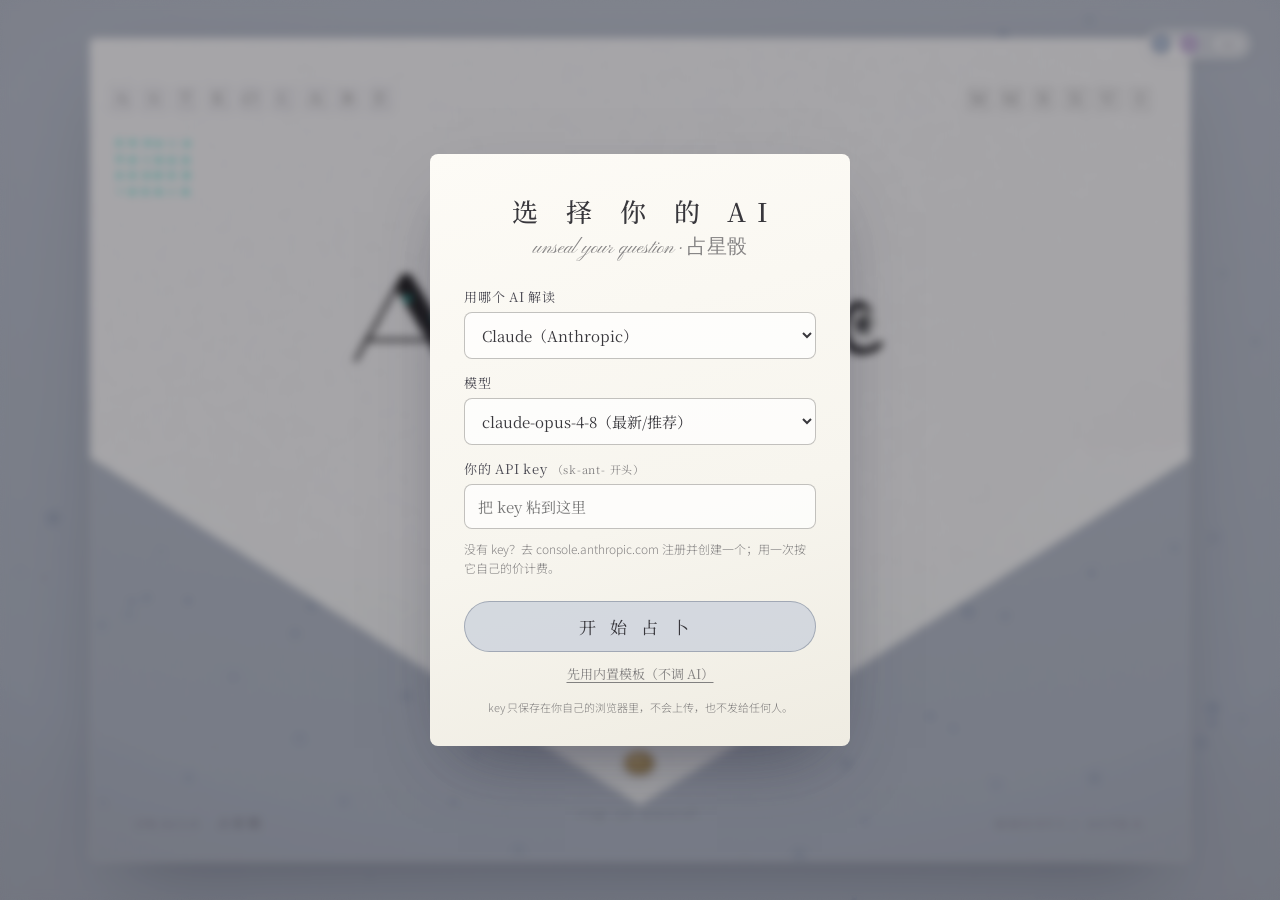
==== index.html @ 9a4298af "Deploy astro-dice to GitHub Pages" ====
<!doctype html>
<html lang="zh">
  <head>
    <meta charset="UTF-8" />
    <meta
      name="viewport"
      content="width=device-width, initial-scale=1.0, maximum-scale=1.0, user-scalable=no"
    />
    <title>Astrolabe · 拆封问卜</title>
    <link rel="preconnect" href="https://fonts.googleapis.com" />
    <link rel="preconnect" href="https://fonts.gstatic.com" crossorigin />
    <link
      href="https://fonts.googleapis.com/css2?family=Pinyon+Script&family=Cormorant:ital,wght@0,400;0,500;0,600;1,400&family=Noto+Serif+SC:wght@300;400;500&family=Noto+Sans+SC:wght@300;400&display=swap"
      rel="stylesheet"
    />
    <script type="module" crossorigin src="/assets/index-Cfi9Ev2O.js"></script>
    <link rel="stylesheet" crossorigin href="/assets/index-BrqCZQmf.css">
  </head>
  <body>
    <!-- BYOK setup: choose an AI + paste your own key (stored only in this browser) -->
    <div class="setup" id="setup">
      <div class="setup-card">
        <p class="setup-title">选 择 你 的 AI</p>
        <p class="setup-sub">unseal your question · 占星骰</p>

        <label class="setup-label">用哪个 AI 解读</label>
        <select class="setup-select" id="setupProvider"></select>

        <label class="setup-label" id="setupBaseLabel" hidden>接口地址（base url）</label>
        <input class="setup-input" id="setupBase" type="text" placeholder="https://…/v1" hidden />

        <label class="setup-label">模型</label>
        <select class="setup-select" id="setupModel"></select>
        <input class="setup-input" id="setupModelCustom" type="text" placeholder="手动填模型名" hidden />

        <label class="setup-label">你的 API key <span class="setup-keyhint" id="setupKeyHint"></span></label>
        <input class="setup-input" id="setupKey" type="password" placeholder="把 key 粘到这里" autocomplete="off" />

        <p class="setup-note" id="setupGet"></p>
        <p class="setup-err" id="setupErr"></p>

        <button class="setup-go" id="setupGo" type="button">开 始 占 卜</button>
        <button class="setup-skip" id="setupSkip" type="button">先用内置模板（不调 AI）</button>
        <p class="setup-privacy">key 只保存在你自己的浏览器里，不会上传，也不发给任何人。</p>
      </div>
    </div>

    <!-- textured backdrop (recoloured for the purple theme) -->
    <div class="bg" aria-hidden="true"></div>
    <!-- scattered stars (filled by JS) -->
    <div class="stars" aria-hidden="true"></div>

    <!-- slow drifting motes -->
    <canvas id="motes" aria-hidden="true"></canvas>

    <!-- atmosphere -->
    <div class="grain" aria-hidden="true"></div>
    <div class="vignette" aria-hidden="true"></div>

    <!-- blue / purple theme switch + AI/key settings -->
    <div class="theme-toggle">
      <button class="sw sw-blue" type="button" data-theme-set="blue" aria-label="蓝色"></button>
      <button class="sw sw-purple" type="button" data-theme-set="purple" aria-label="紫色"></button>
      <button class="ai-reset" id="aiReset" type="button" aria-label="更换 AI 或 key">AI</button>
    </div>

    <!-- global back -->
    <button class="back" type="button" aria-label="返回">
      <span class="back-arrow">&larr;</span><span class="back-text">返回</span>
    </button>

    <!-- ============================ HOME : the cover design ================ -->
    <main class="home" data-layer="home">
      <article class="cover">
        <!-- blue envelope base (the pocket revealed when the flap opens) -->
        <img class="cover-base" src="/textures/envelope-base.jpg" alt="" aria-hidden="true" />
        <!-- white flap with the title — folds up around its top edge to open -->
        <img class="cover-flap" src="/textures/envelope-flap.png" alt="Astro Dice" />

        <!-- small footnotes filling the blank corners of the design -->
        <p class="corner bl">oracle &middot; 占星骰</p>
        <p class="corner br">mmxxvi / astra</p>

        <!-- clickable hotspot over the bronze dot at the flap point -->
        <button class="seal" type="button" aria-label="拆封"></button>

        <p class="hint">tap to unseal</p>
      </article>
    </main>

    <!-- ============= GUIDE : card pulled from the envelope, pick a question = -->
    <section class="guide" data-layer="guide">
      <article class="guide-card" id="guideCard">
        <svg class="lace" aria-hidden="true"></svg>
        <div class="guide-body">
          <svg class="ribbon" viewBox="0 0 80 40" aria-hidden="true">
            <g fill="none" stroke="currentColor" stroke-width="1.4" stroke-linecap="round" stroke-linejoin="round">
              <path d="M40 14 C30 4 14 6 18 16 C21 22 34 18 40 14 Z" />
              <path d="M40 14 C50 4 66 6 62 16 C59 22 46 18 40 14 Z" />
              <circle cx="40" cy="14" r="3" />
              <path d="M37 16 C32 26 28 32 24 36 M43 16 C48 26 52 32 56 36" />
            </g>
          </svg>

          <p class="guide-note">This is just for you.</p>
          <h2 class="guide-zh">定 下 心 念<br />投 骰 启 卦</h2>
          <p class="guide-sub">choose what you ask</p>

          <nav class="entries" aria-label="占卜入口">
            <button class="entry" type="button" data-kind="find">
              <svg class="silhouette" viewBox="0 0 64 64" aria-hidden="true">
                <g fill="none" stroke="currentColor" stroke-width="1.2" stroke-linecap="round" stroke-linejoin="round">
                  <path d="M24 54 h16 M27 54 q-1 -5 5 -5 q6 0 5 5
                    M32 49 v-4
                    M27 45 q5 -3 10 0 q0 5 -5 5 q-5 0 -5 -5 Z
                    M32 40 v-16
                    M28 24 q4 -2 8 0
                    M32 24 q-4 -6 0 -12 q4 6 0 12 Z" />
                </g>
              </svg>
              <span class="entry-name">寻物</span>
            </button>

            <button class="entry" type="button" data-kind="trend">
              <svg class="silhouette" viewBox="0 0 64 64" aria-hidden="true">
                <g fill="none" stroke="currentColor" stroke-width="1.2" stroke-linecap="round" stroke-linejoin="round">
                  <path d="M6 34 q14 -16 24 -6 q2 -7 2 -12 q0 5 2 12
                    q10 -10 24 6 q-12 -4 -22 6 q-2 6 -4 14
                    q-2 -8 -4 -14 q-10 -10 -22 -6 Z" />
                </g>
              </svg>
              <span class="entry-name">事件趋势</span>
            </button>

            <button class="entry" type="button" data-kind="timing">
              <svg class="silhouette" viewBox="0 0 64 64" aria-hidden="true">
                <g fill="none" stroke="currentColor" stroke-width="1.2" stroke-linecap="round" stroke-linejoin="round">
                  <path d="M32 8 C34 26 38 30 56 32 C38 34 34 38 32 56
                    C30 38 26 34 8 32 C26 30 30 26 32 8 Z" />
                  <path d="M52 12 c1 6 1 6 7 7 c-6 1 -6 1 -7 7 c-1 -6 -1 -6 -7 -7 c6 -1 6 -1 7 -7 Z" />
                </g>
              </svg>
              <span class="entry-name">时间应期</span>
            </button>
          </nav>
        </div>
      </article>
    </section>

    <!-- ============================ ASK : type the question ============== -->
    <section class="ask" data-layer="ask">
      <article class="ask-card">
        <svg class="lace" aria-hidden="true"></svg>
        <div class="ask-body">
          <p class="ask-kind"></p>
          <p class="ask-prompt">写 下 你 想 问 的</p>
          <textarea
            class="ask-input"
            rows="3"
            maxlength="200"
            placeholder="把心里的问题写下来，再投骰…"
          ></textarea>
          <button class="ask-go" type="button">投 骰 启 卦</button>
        </div>
      </article>
    </section>

    <!-- ============================ STAGE : the dice ====================== -->
    <section class="stage" data-layer="stage">
      <canvas id="dice"></canvas>
      <div class="stage-kind"></div>
      <div class="rolllabels">
        <figure class="rolllabel" data-slot="planet">
          <span class="rl-kind">Planet</span><span class="rl-value">—</span>
        </figure>
        <figure class="rolllabel" data-slot="sign">
          <span class="rl-kind">Sign</span><span class="rl-value">—</span>
        </figure>
        <figure class="rolllabel" data-slot="house">
          <span class="rl-kind">House</span><span class="rl-value">—</span>
        </figure>
      </div>
    </section>

    <!-- ============================ RESULT : the letter =================== -->
    <section class="result" data-layer="result">
      <article class="letter" id="letter">
        <svg class="lace" aria-hidden="true"></svg>
        <div class="letter-body">
          <p class="letter-script"></p>
          <p class="letter-kind"></p>
          <p class="letter-question"></p>
          <div class="letter-lines"></div>
          <div class="letter-reading">
            <p class="letter-loading">星 象 正 在 解 读…</p>
            <p class="letter-conclusion"></p>
            <p class="letter-text"></p>
          </div>
          <p class="letter-foot">astrolabe &middot; 占星骰 &middot; mmxxvi</p>
        </div>
      </article>
      <div class="result-actions">
        <button class="act" data-act="save" type="button">保存结果</button>
        <button class="act" data-act="share" type="button">分享</button>
        <button class="act ghost" data-act="again" type="button">再问一次</button>
      </div>
    </section>

  </body>
</html>
---- assets/index-BrqCZQmf.css ----
:root{--paper:#f7f5ee;--paper-2:#efece2;--flap:#c6cedb;--flap-2:#b7c1d1;--outer:#aab4c4;--outer-2:#9da8ba;--ink:#38373c;--ink-2:#4a4952;--ink-soft:#38373c99;--bronze:#b79a55;--teal:#9cc9c6;--accent:#c4bbd0;--rose:#c98e93;--star-color:#768aaa80;--script:"Pinyon Script", cursive;--label:"Cormorant", "Noto Serif SC", serif;--serif:"Noto Serif SC", serif;--sans:"Noto Sans SC", sans-serif}[data-theme=purple]{--flap:#cec2dd;--flap-2:#c1b3d4;--outer:#b3a6c8;--outer-2:#a698bd;--star-color:#9680b280}*{box-sizing:border-box;margin:0;padding:0}html,body{height:100%}body{font-family:var(--serif);color:var(--ink);background:radial-gradient(120% 90% at 50% 8%, #b9c2d0 0%, var(--outer) 55%, var(--outer-2) 100%);-webkit-font-smoothing:antialiased;overflow:hidden}#motes{pointer-events:none;z-index:1;width:100%;height:100%;position:fixed;inset:0}:root{--grain:url("data:image/svg+xml,%3Csvg%20xmlns='http://www.w3.org/2000/svg'%20width='160'%20height='160'%3E%3Cfilter%20id='n'%3E%3CfeTurbulence%20type='fractalNoise'%20baseFrequency='0.85'%20numOctaves='2'%20stitchTiles='stitch'/%3E%3CfeColorMatrix%20values='0%200%200%200%200%200%200%200%200%200%200%200%200%200%200%200%200%200%200.6%200'/%3E%3C/filter%3E%3Crect%20width='100%25'%20height='100%25'%20filter='url(%23n)'/%3E%3C/svg%3E")}.grain{z-index:2;pointer-events:none;background-image:var(--grain);opacity:.12;mix-blend-mode:multiply;background-size:160px 160px;position:fixed;inset:0}.vignette{z-index:3;pointer-events:none;background:radial-gradient(120% 100% at 50% 42%,#0000 52%,#463c2d29 100%);position:fixed;inset:0}.bg{z-index:0;pointer-events:none;background:linear-gradient(#c4ccd899,#b8c1cf99),url(/textures/bg-blue.png) 50%/cover no-repeat;position:fixed;inset:0}[data-theme=purple] .bg,[data-theme=purple] .cover-base{filter:hue-rotate(58deg)saturate(1.1)}.stars{z-index:0;pointer-events:none;position:fixed;inset:0;overflow:hidden}.star{background:var(--star-color);position:absolute;-webkit-mask:url(/textures/star.png) 50%/contain no-repeat;mask:url(/textures/star.png) 50%/contain no-repeat}.setup{z-index:20;-webkit-backdrop-filter:blur(4px);backdrop-filter:blur(4px);background:#3c3a4273;place-items:center;padding:clamp(16px,4vw,40px);display:none;position:fixed;inset:0;overflow-y:auto}.setup.show{display:grid}.setup-card{background:linear-gradient(165deg, #fdfbf6 0%, var(--paper) 60%, var(--paper-2) 100%);text-align:center;border-radius:8px;width:min(420px,92vw);max-height:92vh;padding:clamp(26px,6vw,38px) clamp(24px,6vw,34px) clamp(22px,5vw,30px);overflow-y:auto;box-shadow:0 30px 70px -28px #28283c99}.setup-title{font-family:var(--serif);letter-spacing:.4em;color:var(--ink);padding-left:.4em;font-size:clamp(20px,4.4vw,26px);font-weight:500}.setup-sub{font-family:var(--script);color:var(--ink-soft);margin:4px 0 clamp(18px,5vw,26px);font-size:clamp(16px,3vw,20px)}.setup-label{text-align:left;font-family:var(--serif);color:var(--ink-2);letter-spacing:.06em;margin:14px 0 6px;font-size:clamp(12px,2.4vw,13px);display:block}.setup-keyhint{color:var(--ink-soft);font-size:11px}.setup [hidden]{display:none!important}.setup-select,.setup-input{width:100%;font-family:var(--serif);color:var(--ink);background:#ffffffb3;border:1px solid #3a352f4d;border-radius:8px;outline:none;padding:11px 13px;font-size:clamp(14px,3vw,15px)}.setup-select{cursor:pointer}.setup-input:focus,.setup-select:focus{border-color:#3a352f8c}.setup-note{text-align:left;font-family:var(--sans);color:var(--ink-soft);margin-top:10px;font-size:12px;font-weight:300;line-height:1.6}.setup-err{text-align:left;font-family:var(--sans);color:#a85a4a;min-height:0;margin-top:8px;font-size:12px}.setup-err:empty{display:none}.setup-go{width:100%;font-family:var(--serif);letter-spacing:.3em;color:var(--ink);cursor:pointer;background:#c6cedbb3;border:1px solid #6e7a8c80;border-radius:40px;margin-top:clamp(18px,4vw,24px);padding:12px 12px 12px .3em;font-size:clamp(15px,3vw,17px);transition:background .3s}.setup-go:hover{background:#c6cedbf2}.setup-skip{font-family:var(--serif);color:var(--ink-soft);cursor:pointer;text-underline-offset:3px;background:0 0;border:0;margin:12px auto 0;font-size:13px;text-decoration:underline;display:block}.setup-privacy{font-family:var(--sans);color:var(--ink-soft);margin-top:16px;font-size:11px;font-weight:300;line-height:1.6}.theme-toggle{z-index:9;-webkit-backdrop-filter:blur(3px);backdrop-filter:blur(3px);background:#fff6;border-radius:30px;gap:8px;padding:6px;display:flex;position:fixed;top:clamp(16px,3vw,28px);right:clamp(16px,3vw,28px);box-shadow:0 2px 8px #3232461f}.sw{cursor:pointer;border:1.5px solid #0000;border-radius:50%;width:20px;height:20px;padding:0;transition:transform .3s,border-color .3s}.sw:hover{transform:scale(1.12)}.sw-blue{background:#aebfd6}.sw-purple{background:#c3b1d8}[data-theme=blue] .sw-blue,[data-theme=purple] .sw-purple{border-color:#46465a8c}.ai-reset{font-family:var(--label);letter-spacing:.12em;color:var(--ink-2);cursor:pointer;background:#ffffff80;border:1px solid #3a352f40;border-radius:30px;margin-left:4px;padding:2px 9px;font-size:11px;transition:background .3s}.ai-reset:hover{background:#ffffffd9}[data-layer]{z-index:5;opacity:0;visibility:hidden;place-items:center;padding:clamp(16px,4vw,40px);transition:opacity .85s,visibility .85s;display:grid;position:fixed;inset:0}[data-layer].active{opacity:1;visibility:visible}.stage{z-index:6}.back{z-index:9;font-family:var(--label);text-transform:uppercase;letter-spacing:.24em;color:var(--ink);cursor:pointer;opacity:0;visibility:hidden;-webkit-backdrop-filter:blur(3px);backdrop-filter:blur(3px);background:#ece6d88c;border:1px solid #3a352f38;border-radius:40px;align-items:center;gap:8px;padding:8px 18px 8px 14px;font-size:13px;transition:opacity .5s,visibility .5s,transform .5s,background .4s;display:inline-flex;position:fixed;top:clamp(16px,3vw,28px);left:clamp(16px,3vw,28px);transform:translate(-6px)}.back.show{opacity:1;visibility:visible;transform:none}.back:hover{background:#f3eee3cc}.back-arrow{font-size:16px;line-height:1}.back-text{font-family:var(--serif);letter-spacing:.2em;font-size:13px}.cover{aspect-ratio:2732/2048;isolation:isolate;perspective:1600px;border-radius:5px;width:min(1100px,96vw,122.727vh);position:relative;overflow:hidden;box-shadow:0 36px 80px -34px #28324680}.cover-base,.cover-flap{object-fit:fill;width:100%;height:100%;display:block;position:absolute;inset:0}.cover-base{z-index:1}.cover-flap{z-index:2;transform-origin:50% 0;backface-visibility:hidden}.corner{z-index:3;font-family:var(--label);text-transform:uppercase;letter-spacing:.26em;color:var(--ink-soft);font-size:clamp(10px,1.3vw,13px);position:absolute}.corner.bl{letter-spacing:.18em;bottom:clamp(14px,3vw,30px);left:clamp(22px,4vw,46px)}.corner.br{bottom:clamp(14px,3vw,30px);right:clamp(22px,4vw,46px)}.seal{cursor:pointer;z-index:3;background:0 0;border:0;border-radius:50%;width:clamp(30px,3.6vw,44px);height:clamp(30px,3.6vw,44px);position:absolute;top:87.8%;left:49.8%;transform:translate(-50%,-50%)}.seal:after{content:"";border-radius:50%;animation:3s ease-in-out infinite seal-pulse;position:absolute;inset:-2px}.seal:hover:after{box-shadow:0 0 18px 3px #b79a558c}@keyframes seal-pulse{0%,to{box-shadow:0 0 #b79a5500}50%{box-shadow:0 0 12px 1px #b79a5559}}.hint{z-index:3;text-align:center;font-family:var(--label);text-transform:lowercase;letter-spacing:.34em;color:var(--ink-soft);font-size:clamp(11px,1.5vw,13px);animation:4.5s ease-in-out infinite breathe;position:absolute;bottom:9%;left:0;right:0}.home .hint{bottom:5%}@keyframes breathe{0%,to{opacity:.3}50%{opacity:.75}}.cover.opening .cover-flap{animation:1s cubic-bezier(.4,0,.2,1) forwards flap-open}.cover.opening .corner,.cover.opening .seal,.cover.opening .hint{animation:.4s forwards fade-soft}@keyframes flap-open{to{transform:rotateX(162deg)}}@keyframes fade-soft{to{opacity:0}}.guide{z-index:6}.guide-card{background:linear-gradient(#f7f5ee8c, #f7f5ee8c), url(/textures/paper-cream.png) center / cover, linear-gradient(165deg, #fdfbf6 0%, var(--paper) 60%, var(--paper-2) 100%);text-align:center;isolation:isolate;border-radius:3px;width:min(440px,88vw);max-height:88vh;padding:clamp(30px,7vw,48px) clamp(26px,7vw,46px) clamp(28px,6vw,40px);position:relative;box-shadow:inset 0 1px #ffffffb3,0 34px 72px -32px #323c508c}.guide.active .guide-card{animation:1.15s cubic-bezier(.22,.61,.36,1) both card-out}@keyframes card-out{0%{opacity:0;transform:translateY(46vh)scale(.82)}55%{opacity:1}to{opacity:1;transform:translateY(0)scale(1)}}.guide-card:after{content:"";background-image:var(--grain);opacity:.1;mix-blend-mode:multiply;pointer-events:none;background-size:160px 160px;position:absolute;inset:0}.guide-body{z-index:2;position:relative}.ribbon{width:clamp(54px,12vw,72px);height:auto;color:var(--rose);margin-bottom:clamp(6px,2vw,12px)}.guide-note{font-family:var(--serif);color:var(--rose);margin-bottom:clamp(14px,4vw,22px);font-size:clamp(17px,3.4vw,22px);font-style:italic}.guide-zh{font-family:var(--serif);letter-spacing:.42em;color:var(--ink);padding-left:.42em;font-size:clamp(24px,5.4vw,34px);font-weight:400;line-height:1.7}.guide-sub{font-family:var(--script);color:var(--ink-soft);margin:8px 0 clamp(22px,6vw,34px);font-size:clamp(18px,3.4vw,26px)}.entries{z-index:2;grid-template-columns:repeat(3,1fr);justify-items:center;gap:clamp(8px,2.5vw,18px);display:grid;position:relative}.entry{font:inherit;color:var(--ink);cursor:pointer;opacity:.82;background:0 0;border:0;border-radius:6px;flex-direction:column;justify-content:flex-end;align-items:center;gap:10px;padding:12px 6px 8px;transition:opacity .45s,transform .45s;display:flex}.entry:hover{opacity:1;transform:translateY(-3px)}.silhouette{width:clamp(40px,10vw,52px);height:clamp(40px,10vw,52px);color:var(--ink-2);transition:color .45s,filter .45s}.entry:hover .silhouette{color:var(--ink);filter:drop-shadow(0 0 7px #c4bbd099)}.entry-name{font-family:var(--serif);letter-spacing:.18em;color:var(--ink-2);border-top:1px solid #0000;padding-top:6px;font-size:clamp(13px,2.2vw,16px);font-weight:400}.entry:hover .entry-name{border-top-color:#3a352f66}.stage{padding:0}#dice{width:100%;height:100%;position:fixed;inset:0}.stage-kind{text-align:center;font-family:var(--label);text-transform:uppercase;letter-spacing:.32em;color:var(--ink-soft);font-size:clamp(12px,2vw,15px);position:absolute;top:clamp(30px,7vw,56px);left:0;right:0}.rolllabels{justify-content:center;gap:clamp(28px,10vw,96px);display:flex;position:absolute;bottom:clamp(40px,9vw,80px);left:0;right:0}.rolllabel{flex-direction:column;align-items:center;gap:6px;display:flex}.rl-kind{font-family:var(--label);text-transform:uppercase;letter-spacing:.3em;color:var(--ink-soft);font-size:clamp(10px,1.6vw,12px)}.rl-value{font-family:var(--serif);color:var(--ink);letter-spacing:.08em;font-size:clamp(14px,2.4vw,18px)}.result{z-index:7}.letter{background:linear-gradient(#f7f5ee80, #f7f5ee80), url(/textures/paper-cream.png) center / cover, linear-gradient(165deg, #f3eee3 0%, var(--paper) 60%, var(--paper-2) 100%);isolation:isolate;transform-origin:top;border-radius:2px;width:min(560px,88vw);animation:1.1s cubic-bezier(.22,.61,.36,1) both unfold;position:relative;box-shadow:inset 0 1px #fff9,0 30px 60px -30px #3c32268c}@keyframes unfold{0%{opacity:0;transform:scaleY(.02)}60%{opacity:1}to{opacity:1;transform:scaleY(1)}}.letter:after{content:"";background-image:var(--grain);opacity:.1;mix-blend-mode:multiply;pointer-events:none;background-size:160px 160px;position:absolute;inset:0}.lace{pointer-events:none;z-index:3;width:calc(100% + 18px);height:calc(100% + 18px);position:absolute;inset:-9px;overflow:visible}.letter-body{z-index:2;text-align:center;max-height:82vh;padding:clamp(34px,7vw,52px) clamp(30px,7vw,50px);position:relative;overflow:hidden auto}.letter-script{font-family:var(--script);color:var(--ink);font-size:clamp(40px,9vw,60px);line-height:.9}.letter-kind{font-family:var(--label);text-transform:uppercase;letter-spacing:.42em;color:var(--ink-soft);margin:6px 0 22px;font-size:12px}.letter-conclusion{font-family:var(--serif);color:var(--ink);margin-bottom:24px;font-size:clamp(17px,3.6vw,21px);font-weight:500;line-height:1.7}.letter-lines{border-top:1px solid #3a352f33;border-bottom:1px solid #3a352f33;flex-direction:column;gap:10px;max-width:340px;margin:0 auto 24px;padding:18px 0;display:flex}.lr{text-align:left;grid-template-columns:3em 5.4em 1fr;align-items:baseline;gap:10px;display:grid}.lr-k{font-family:var(--label);text-transform:uppercase;letter-spacing:.2em;color:var(--ink-soft);font-size:11px}.lr-v{font-family:var(--serif);color:var(--ink);font-size:clamp(15px,3vw,17px)}.lr-n{font-family:var(--sans);color:var(--ink-2);font-size:clamp(12px,2.4vw,13px);font-weight:300}.letter-text{font-family:var(--sans);color:var(--ink-2);text-align:justify;font-size:clamp(14px,2.8vw,15px);font-weight:300;line-height:2}.letter-foot{font-family:var(--label);text-transform:lowercase;letter-spacing:.3em;color:var(--ink-soft);margin-top:28px;font-size:11px}.result-actions{justify-content:center;gap:14px;display:flex;position:absolute;bottom:clamp(20px,5vw,44px);left:0;right:0}.act{font-family:var(--serif);letter-spacing:.16em;color:var(--ink);background:var(--paper);cursor:pointer;border:1px solid #3a352f66;border-radius:40px;padding:10px 24px;font-size:clamp(13px,2.4vw,15px);transition:background .4s,transform .4s}.act:hover{background:#fbf9f3;transform:translateY(-2px)}.act.ghost{color:var(--ink-2);background:#c6cedb8c;border-color:#6e7a8c73}.act.ghost:hover{background:#c6cedbcc}.ask{z-index:6}.ask-card{background:linear-gradient(#f7f5ee8c, #f7f5ee8c), url(/textures/paper-cream.png) center / cover, linear-gradient(165deg, #fdfbf6 0%, var(--paper) 60%, var(--paper-2) 100%);text-align:center;isolation:isolate;border-radius:3px;width:min(440px,88vw);padding:clamp(34px,7vw,50px) clamp(28px,7vw,46px) clamp(30px,6vw,42px);animation:.9s cubic-bezier(.22,.61,.36,1) both card-out;position:relative;box-shadow:inset 0 1px #ffffffb3,0 34px 72px -32px #323c508c}.ask-body{z-index:2;position:relative}.ask-kind{font-family:var(--label);text-transform:uppercase;letter-spacing:.4em;color:var(--ink-soft);margin-bottom:clamp(16px,4vw,24px);font-size:12px}.ask-prompt{font-family:var(--serif);letter-spacing:.36em;color:var(--ink);margin-bottom:clamp(18px,4vw,26px);padding-left:.36em;font-size:clamp(20px,4.4vw,28px);font-weight:400}.ask-input{resize:none;width:100%;font-family:var(--serif);color:var(--ink);background:#ffffff80;border:1px solid #3a352f47;border-radius:8px;outline:none;padding:12px 14px;font-size:clamp(15px,3vw,17px);line-height:1.7;transition:border-color .3s,background .3s}.ask-input::placeholder{color:#38373c66}.ask-input:focus{background:#ffffffb3;border-color:#3a352f80}.ask-go{font-family:var(--serif);letter-spacing:.38em;color:var(--ink);cursor:pointer;background:#c6cedb8c;border:1px solid #6e7a8c73;border-radius:40px;margin-top:clamp(20px,5vw,30px);padding:11px 30px 11px 38px;font-size:clamp(15px,3vw,18px);font-weight:400;transition:background .4s,transform .4s}.ask-go:hover{background:#c6cedbcc;transform:translateY(-2px)}.letter-question{font-family:var(--serif);color:var(--ink-2);margin-bottom:20px;font-size:clamp(15px,3vw,17px);font-style:italic;line-height:1.7}.letter-question:empty{display:none}.letter-loading{font-family:var(--serif);letter-spacing:.3em;color:var(--ink-soft);padding:18px 0 24px;font-size:clamp(14px,2.8vw,16px);animation:2.4s ease-in-out infinite breathe}.letter-reading:not(.is-loading) .letter-loading,.letter-reading.is-loading .letter-conclusion,.letter-reading.is-loading .letter-text{display:none}.export-clone{box-shadow:none!important;max-height:none!important;animation:none!important;transform:none!important}.export-clone:after,.export-clone .letter-loading{display:none!important}.export-clone .lace{width:100%!important;height:100%!important;inset:0!important}@media (width<=640px){.cover,.interior{height:min(560px,84vh)}.flap{height:40%}.flap-open{height:32%}.rolllabels{gap:18px}.lr{grid-template-columns:2.6em 5em 1fr;gap:6px}}@media (prefers-reduced-motion:reduce){*{animation:none!important}}
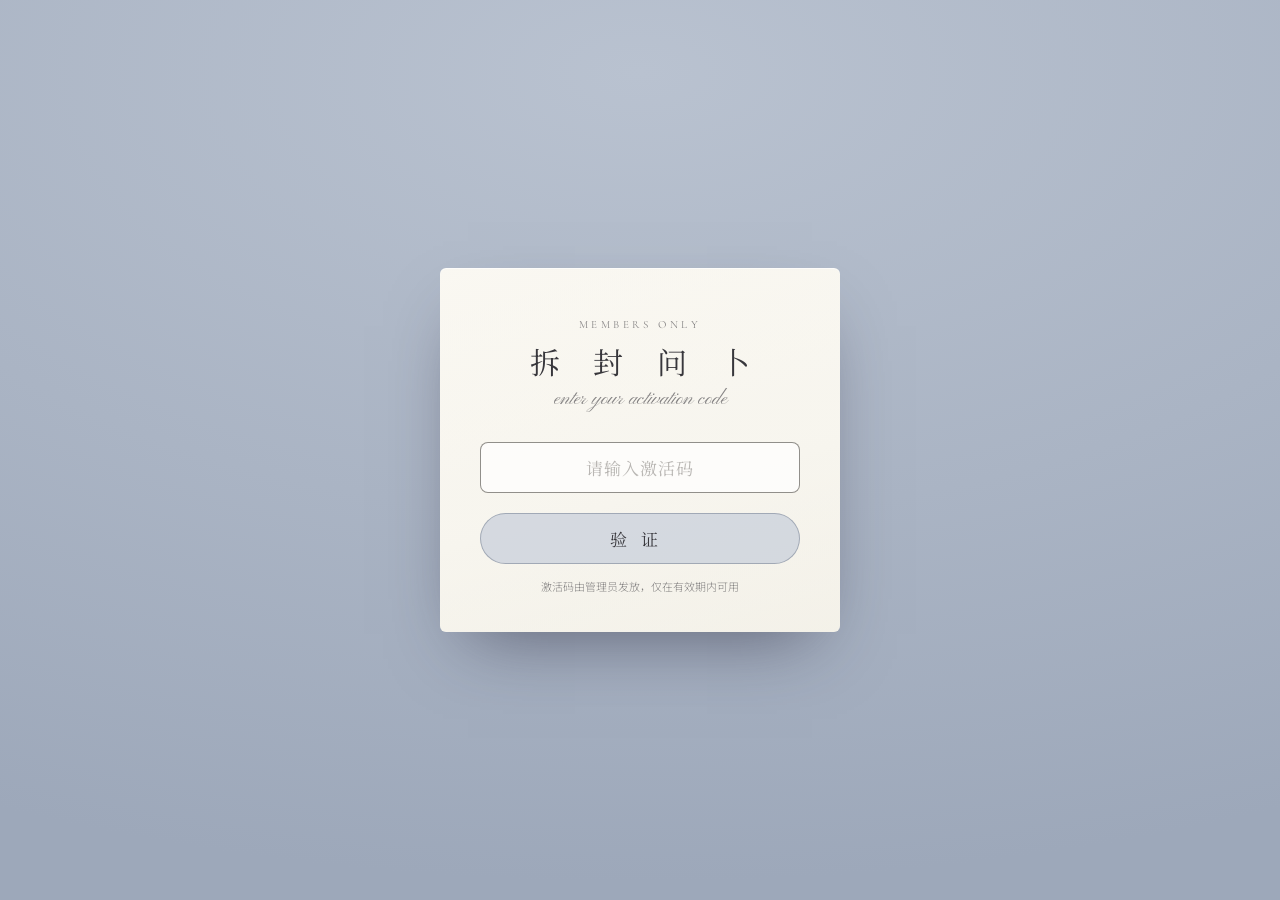
==== commit 5ef86d9b: "deploy: activation code gate + admin panel - Add activation code verification gate (Supabase RPC) - " ====
--- a/index.html
+++ b/index.html
@@ -13,10 +13,25 @@
       href="https://fonts.googleapis.com/css2?family=Pinyon+Script&family=Cormorant:ital,wght@0,400;0,500;0,600;1,400&family=Noto+Serif+SC:wght@300;400;500&family=Noto+Sans+SC:wght@300;400&display=swap"
       rel="stylesheet"
     />
-    <script type="module" crossorigin src="/assets/index-Cfi9Ev2O.js"></script>
-    <link rel="stylesheet" crossorigin href="/assets/index-BrqCZQmf.css">
+    <script type="module" crossorigin src="/assets/main-CHLoXuxc.js"></script>
+    <link rel="modulepreload" crossorigin href="/assets/supabase-CWL10OUq.js">
+    <link rel="stylesheet" crossorigin href="/assets/main-DO5kAiH6.css">
   </head>
   <body>
+    <!-- activation code gate -->
+    <div class="gate" id="gate">
+      <article class="gate-card">
+        <p class="gate-mark">members only</p>
+        <h1 class="gate-title">拆 封 问 卜</h1>
+        <p class="gate-sub">enter your activation code</p>
+        <input class="gate-input" id="gateCode" type="text"
+          placeholder="请输入激活码" autocomplete="off" spellcheck="false" />
+        <button class="gate-go" id="gateGo" type="button">验 证</button>
+        <p class="gate-err" id="gateErr"></p>
+        <p class="gate-note">激活码由管理员发放，仅在有效期内可用</p>
+      </article>
+    </div>
+
     <!-- BYOK setup: choose an AI + paste your own key (stored only in this browser) -->
     <div class="setup" id="setup">
       <div class="setup-card">
--- a/assets/main-DO5kAiH6.css
+++ b/assets/main-DO5kAiH6.css
@@ -0,0 +1 @@
+:root{--paper:#f7f5ee;--paper-2:#efece2;--flap:#c6cedb;--flap-2:#b7c1d1;--outer:#aab4c4;--outer-2:#9da8ba;--ink:#38373c;--ink-2:#4a4952;--ink-soft:#38373c99;--bronze:#b79a55;--teal:#9cc9c6;--accent:#c4bbd0;--rose:#c98e93;--star-color:#768aaa80;--script:"Pinyon Script", cursive;--label:"Cormorant", "Noto Serif SC", serif;--serif:"Noto Serif SC", serif;--sans:"Noto Sans SC", sans-serif}[data-theme=purple]{--flap:#cec2dd;--flap-2:#c1b3d4;--outer:#b3a6c8;--outer-2:#a698bd;--star-color:#9680b280}*{box-sizing:border-box;margin:0;padding:0}html,body{height:100%}body{font-family:var(--serif);color:var(--ink);background:radial-gradient(120% 90% at 50% 8%, #b9c2d0 0%, var(--outer) 55%, var(--outer-2) 100%);-webkit-font-smoothing:antialiased;overflow:hidden}#motes{pointer-events:none;z-index:1;width:100%;height:100%;position:fixed;inset:0}:root{--grain:url("data:image/svg+xml,%3Csvg%20xmlns='http://www.w3.org/2000/svg'%20width='160'%20height='160'%3E%3Cfilter%20id='n'%3E%3CfeTurbulence%20type='fractalNoise'%20baseFrequency='0.85'%20numOctaves='2'%20stitchTiles='stitch'/%3E%3CfeColorMatrix%20values='0%200%200%200%200%200%200%200%200%200%200%200%200%200%200%200%200%200%200.6%200'/%3E%3C/filter%3E%3Crect%20width='100%25'%20height='100%25'%20filter='url(%23n)'/%3E%3C/svg%3E")}.grain{z-index:2;pointer-events:none;background-image:var(--grain);opacity:.12;mix-blend-mode:multiply;background-size:160px 160px;position:fixed;inset:0}.vignette{z-index:3;pointer-events:none;background:radial-gradient(120% 100% at 50% 42%,#0000 52%,#463c2d29 100%);position:fixed;inset:0}.bg{z-index:0;pointer-events:none;background:linear-gradient(#c4ccd899,#b8c1cf99),url(/textures/bg-blue.png) 50%/cover no-repeat;position:fixed;inset:0}[data-theme=purple] .bg,[data-theme=purple] .cover-base{filter:hue-rotate(58deg)saturate(1.1)}.stars{z-index:0;pointer-events:none;position:fixed;inset:0;overflow:hidden}.star{background:var(--star-color);position:absolute;-webkit-mask:url(/textures/star.png) 50%/contain no-repeat;mask:url(/textures/star.png) 50%/contain no-repeat}.gate{z-index:50;background:radial-gradient(120% 90% at 50% 8%, #b9c2d0 0%, var(--outer) 55%, var(--outer-2) 100%);place-items:center;padding:clamp(16px,4vw,40px);display:grid;position:fixed;inset:0}.gate.unlocked{opacity:0;visibility:hidden;transition:opacity .6s,visibility .6s}.gate-card{background:linear-gradient(#f7f5ee8c, #f7f5ee8c), url(/textures/paper-cream.png) center / cover, linear-gradient(165deg, #fdfbf6 0%, var(--paper) 60%, var(--paper-2) 100%);text-align:center;border-radius:6px;width:min(400px,88vw);padding:clamp(34px,8vw,50px) clamp(28px,6vw,40px) clamp(26px,5vw,36px);box-shadow:inset 0 1px #ffffffb3,0 30px 70px -28px #28283c99}.gate-mark{font-family:var(--label);text-transform:uppercase;letter-spacing:.32em;color:var(--ink-soft);font-size:11px}.gate-title{font-family:var(--serif);letter-spacing:.42em;color:var(--ink);margin:8px 0 4px;padding-left:.42em;font-size:clamp(22px,5vw,30px);font-weight:400}.gate-sub{font-family:var(--script);color:var(--ink-soft);margin-bottom:clamp(20px,5vw,30px);font-size:clamp(16px,3vw,20px)}.gate-input{width:100%;font-family:var(--serif);color:var(--ink);text-align:center;letter-spacing:.16em;background:#ffffffb3;border:1px solid #3a352f4d;border-radius:8px;outline:none;padding:12px 14px;font-size:clamp(15px,3vw,17px)}.gate-input:focus{border-color:#3a352f8c}.gate-input::placeholder{letter-spacing:.06em;color:#3a352f59}.gate-go{width:100%;font-family:var(--serif);letter-spacing:.3em;color:var(--ink);cursor:pointer;background:#c6cedbb3;border:1px solid #6e7a8c80;border-radius:40px;margin-top:clamp(14px,3vw,20px);padding:12px 12px 12px .3em;font-size:clamp(15px,3vw,17px);transition:background .3s}.gate-go:hover{background:#c6cedbf2}.gate-go:disabled{opacity:.5;cursor:default}.gate-err{font-family:var(--sans);color:#a85a4a;min-height:18px;margin-top:10px;font-size:13px}.gate-err:empty{display:none}.gate-note{font-family:var(--sans);color:var(--ink-soft);margin-top:14px;font-size:11px;font-weight:300;line-height:1.6}.setup{z-index:20;-webkit-backdrop-filter:blur(4px);backdrop-filter:blur(4px);background:#3c3a4273;place-items:center;padding:clamp(16px,4vw,40px);display:none;position:fixed;inset:0;overflow-y:auto}.setup.show{display:grid}.setup-card{background:linear-gradient(165deg, #fdfbf6 0%, var(--paper) 60%, var(--paper-2) 100%);text-align:center;border-radius:8px;width:min(420px,92vw);max-height:92vh;padding:clamp(26px,6vw,38px) clamp(24px,6vw,34px) clamp(22px,5vw,30px);overflow-y:auto;box-shadow:0 30px 70px -28px #28283c99}.setup-title{font-family:var(--serif);letter-spacing:.4em;color:var(--ink);padding-left:.4em;font-size:clamp(20px,4.4vw,26px);font-weight:500}.setup-sub{font-family:var(--script);color:var(--ink-soft);margin:4px 0 clamp(18px,5vw,26px);font-size:clamp(16px,3vw,20px)}.setup-label{text-align:left;font-family:var(--serif);color:var(--ink-2);letter-spacing:.06em;margin:14px 0 6px;font-size:clamp(12px,2.4vw,13px);display:block}.setup-keyhint{color:var(--ink-soft);font-size:11px}.setup [hidden]{display:none!important}.setup-select,.setup-input{width:100%;font-family:var(--serif);color:var(--ink);background:#ffffffb3;border:1px solid #3a352f4d;border-radius:8px;outline:none;padding:11px 13px;font-size:clamp(14px,3vw,15px)}.setup-select{cursor:pointer}.setup-input:focus,.setup-select:focus{border-color:#3a352f8c}.setup-note{text-align:left;font-family:var(--sans);color:var(--ink-soft);margin-top:10px;font-size:12px;font-weight:300;line-height:1.6}.setup-err{text-align:left;font-family:var(--sans);color:#a85a4a;min-height:0;margin-top:8px;font-size:12px}.setup-err:empty{display:none}.setup-go{width:100%;font-family:var(--serif);letter-spacing:.3em;color:var(--ink);cursor:pointer;background:#c6cedbb3;border:1px solid #6e7a8c80;border-radius:40px;margin-top:clamp(18px,4vw,24px);padding:12px 12px 12px .3em;font-size:clamp(15px,3vw,17px);transition:background .3s}.setup-go:hover{background:#c6cedbf2}.setup-skip{font-family:var(--serif);color:var(--ink-soft);cursor:pointer;text-underline-offset:3px;background:0 0;border:0;margin:12px auto 0;font-size:13px;text-decoration:underline;display:block}.setup-privacy{font-family:var(--sans);color:var(--ink-soft);margin-top:16px;font-size:11px;font-weight:300;line-height:1.6}.theme-toggle{z-index:9;-webkit-backdrop-filter:blur(3px);backdrop-filter:blur(3px);background:#fff6;border-radius:30px;gap:8px;padding:6px;display:flex;position:fixed;top:clamp(16px,3vw,28px);right:clamp(16px,3vw,28px);box-shadow:0 2px 8px #3232461f}.sw{cursor:pointer;border:1.5px solid #0000;border-radius:50%;width:20px;height:20px;padding:0;transition:transform .3s,border-color .3s}.sw:hover{transform:scale(1.12)}.sw-blue{background:#aebfd6}.sw-purple{background:#c3b1d8}[data-theme=blue] .sw-blue,[data-theme=purple] .sw-purple{border-color:#46465a8c}.ai-reset{font-family:var(--label);letter-spacing:.12em;color:var(--ink-2);cursor:pointer;background:#ffffff80;border:1px solid #3a352f40;border-radius:30px;margin-left:4px;padding:2px 9px;font-size:11px;transition:background .3s}.ai-reset:hover{background:#ffffffd9}[data-layer]{z-index:5;opacity:0;visibility:hidden;place-items:center;padding:clamp(16px,4vw,40px);transition:opacity .85s,visibility .85s;display:grid;position:fixed;inset:0}[data-layer].active{opacity:1;visibility:visible}.stage{z-index:6}.back{z-index:9;font-family:var(--label);text-transform:uppercase;letter-spacing:.24em;color:var(--ink);cursor:pointer;opacity:0;visibility:hidden;-webkit-backdrop-filter:blur(3px);backdrop-filter:blur(3px);background:#ece6d88c;border:1px solid #3a352f38;border-radius:40px;align-items:center;gap:8px;padding:8px 18px 8px 14px;font-size:13px;transition:opacity .5s,visibility .5s,transform .5s,background .4s;display:inline-flex;position:fixed;top:clamp(16px,3vw,28px);left:clamp(16px,3vw,28px);transform:translate(-6px)}.back.show{opacity:1;visibility:visible;transform:none}.back:hover{background:#f3eee3cc}.back-arrow{font-size:16px;line-height:1}.back-text{font-family:var(--serif);letter-spacing:.2em;font-size:13px}.cover{aspect-ratio:2732/2048;isolation:isolate;perspective:1600px;border-radius:5px;width:min(1100px,96vw,122.727vh);position:relative;overflow:hidden;box-shadow:0 36px 80px -34px #28324680}.cover-base,.cover-flap{object-fit:fill;width:100%;height:100%;display:block;position:absolute;inset:0}.cover-base{z-index:1}.cover-flap{z-index:2;transform-origin:50% 0;backface-visibility:hidden}.corner{z-index:3;font-family:var(--label);text-transform:uppercase;letter-spacing:.26em;color:var(--ink-soft);font-size:clamp(10px,1.3vw,13px);position:absolute}.corner.bl{letter-spacing:.18em;bottom:clamp(14px,3vw,30px);left:clamp(22px,4vw,46px)}.corner.br{bottom:clamp(14px,3vw,30px);right:clamp(22px,4vw,46px)}.seal{cursor:pointer;z-index:3;background:0 0;border:0;border-radius:50%;width:clamp(30px,3.6vw,44px);height:clamp(30px,3.6vw,44px);position:absolute;top:87.8%;left:49.8%;transform:translate(-50%,-50%)}.seal:after{content:"";border-radius:50%;animation:3s ease-in-out infinite seal-pulse;position:absolute;inset:-2px}.seal:hover:after{box-shadow:0 0 18px 3px #b79a558c}@keyframes seal-pulse{0%,to{box-shadow:0 0 #b79a5500}50%{box-shadow:0 0 12px 1px #b79a5559}}.hint{z-index:3;text-align:center;font-family:var(--label);text-transform:lowercase;letter-spacing:.34em;color:var(--ink-soft);font-size:clamp(11px,1.5vw,13px);animation:4.5s ease-in-out infinite breathe;position:absolute;bottom:9%;left:0;right:0}.home .hint{bottom:5%}@keyframes breathe{0%,to{opacity:.3}50%{opacity:.75}}.cover.opening .cover-flap{animation:1s cubic-bezier(.4,0,.2,1) forwards flap-open}.cover.opening .corner,.cover.opening .seal,.cover.opening .hint{animation:.4s forwards fade-soft}@keyframes flap-open{to{transform:rotateX(162deg)}}@keyframes fade-soft{to{opacity:0}}.guide{z-index:6}.guide-card{background:linear-gradient(#f7f5ee8c, #f7f5ee8c), url(/textures/paper-cream.png) center / cover, linear-gradient(165deg, #fdfbf6 0%, var(--paper) 60%, var(--paper-2) 100%);text-align:center;isolation:isolate;border-radius:3px;width:min(440px,88vw);max-height:88vh;padding:clamp(30px,7vw,48px) clamp(26px,7vw,46px) clamp(28px,6vw,40px);position:relative;box-shadow:inset 0 1px #ffffffb3,0 34px 72px -32px #323c508c}.guide.active .guide-card{animation:1.15s cubic-bezier(.22,.61,.36,1) both card-out}@keyframes card-out{0%{opacity:0;transform:translateY(46vh)scale(.82)}55%{opacity:1}to{opacity:1;transform:translateY(0)scale(1)}}.guide-card:after{content:"";background-image:var(--grain);opacity:.1;mix-blend-mode:multiply;pointer-events:none;background-size:160px 160px;position:absolute;inset:0}.guide-body{z-index:2;position:relative}.ribbon{width:clamp(54px,12vw,72px);height:auto;color:var(--rose);margin-bottom:clamp(6px,2vw,12px)}.guide-note{font-family:var(--serif);color:var(--rose);margin-bottom:clamp(14px,4vw,22px);font-size:clamp(17px,3.4vw,22px);font-style:italic}.guide-zh{font-family:var(--serif);letter-spacing:.42em;color:var(--ink);padding-left:.42em;font-size:clamp(24px,5.4vw,34px);font-weight:400;line-height:1.7}.guide-sub{font-family:var(--script);color:var(--ink-soft);margin:8px 0 clamp(22px,6vw,34px);font-size:clamp(18px,3.4vw,26px)}.entries{z-index:2;grid-template-columns:repeat(3,1fr);justify-items:center;gap:clamp(8px,2.5vw,18px);display:grid;position:relative}.entry{font:inherit;color:var(--ink);cursor:pointer;opacity:.82;background:0 0;border:0;border-radius:6px;flex-direction:column;justify-content:flex-end;align-items:center;gap:10px;padding:12px 6px 8px;transition:opacity .45s,transform .45s;display:flex}.entry:hover{opacity:1;transform:translateY(-3px)}.silhouette{width:clamp(40px,10vw,52px);height:clamp(40px,10vw,52px);color:var(--ink-2);transition:color .45s,filter .45s}.entry:hover .silhouette{color:var(--ink);filter:drop-shadow(0 0 7px #c4bbd099)}.entry-name{font-family:var(--serif);letter-spacing:.18em;color:var(--ink-2);border-top:1px solid #0000;padding-top:6px;font-size:clamp(13px,2.2vw,16px);font-weight:400}.entry:hover .entry-name{border-top-color:#3a352f66}.stage{padding:0}#dice{width:100%;height:100%;position:fixed;inset:0}.stage-kind{text-align:center;font-family:var(--label);text-transform:uppercase;letter-spacing:.32em;color:var(--ink-soft);font-size:clamp(12px,2vw,15px);position:absolute;top:clamp(30px,7vw,56px);left:0;right:0}.rolllabels{justify-content:center;gap:clamp(28px,10vw,96px);display:flex;position:absolute;bottom:clamp(40px,9vw,80px);left:0;right:0}.rolllabel{flex-direction:column;align-items:center;gap:6px;display:flex}.rl-kind{font-family:var(--label);text-transform:uppercase;letter-spacing:.3em;color:var(--ink-soft);font-size:clamp(10px,1.6vw,12px)}.rl-value{font-family:var(--serif);color:var(--ink);letter-spacing:.08em;font-size:clamp(14px,2.4vw,18px)}.result{z-index:7}.letter{background:linear-gradient(#f7f5ee80, #f7f5ee80), url(/textures/paper-cream.png) center / cover, linear-gradient(165deg, #f3eee3 0%, var(--paper) 60%, var(--paper-2) 100%);isolation:isolate;transform-origin:top;border-radius:2px;width:min(560px,88vw);animation:1.1s cubic-bezier(.22,.61,.36,1) both unfold;position:relative;box-shadow:inset 0 1px #fff9,0 30px 60px -30px #3c32268c}@keyframes unfold{0%{opacity:0;transform:scaleY(.02)}60%{opacity:1}to{opacity:1;transform:scaleY(1)}}.letter:after{content:"";background-image:var(--grain);opacity:.1;mix-blend-mode:multiply;pointer-events:none;background-size:160px 160px;position:absolute;inset:0}.lace{pointer-events:none;z-index:3;width:calc(100% + 18px);height:calc(100% + 18px);position:absolute;inset:-9px;overflow:visible}.letter-body{z-index:2;text-align:center;max-height:82vh;padding:clamp(34px,7vw,52px) clamp(30px,7vw,50px);position:relative;overflow:hidden auto}.letter-script{font-family:var(--script);color:var(--ink);font-size:clamp(40px,9vw,60px);line-height:.9}.letter-kind{font-family:var(--label);text-transform:uppercase;letter-spacing:.42em;color:var(--ink-soft);margin:6px 0 22px;font-size:12px}.letter-conclusion{font-family:var(--serif);color:var(--ink);margin-bottom:24px;font-size:clamp(17px,3.6vw,21px);font-weight:500;line-height:1.7}.letter-lines{border-top:1px solid #3a352f33;border-bottom:1px solid #3a352f33;flex-direction:column;gap:10px;max-width:340px;margin:0 auto 24px;padding:18px 0;display:flex}.lr{text-align:left;grid-template-columns:3em 5.4em 1fr;align-items:baseline;gap:10px;display:grid}.lr-k{font-family:var(--label);text-transform:uppercase;letter-spacing:.2em;color:var(--ink-soft);font-size:11px}.lr-v{font-family:var(--serif);color:var(--ink);font-size:clamp(15px,3vw,17px)}.lr-n{font-family:var(--sans);color:var(--ink-2);font-size:clamp(12px,2.4vw,13px);font-weight:300}.letter-text{font-family:var(--sans);color:var(--ink-2);text-align:justify;font-size:clamp(14px,2.8vw,15px);font-weight:300;line-height:2}.letter-foot{font-family:var(--label);text-transform:lowercase;letter-spacing:.3em;color:var(--ink-soft);margin-top:28px;font-size:11px}.result-actions{justify-content:center;gap:14px;display:flex;position:absolute;bottom:clamp(20px,5vw,44px);left:0;right:0}.act{font-family:var(--serif);letter-spacing:.16em;color:var(--ink);background:var(--paper);cursor:pointer;border:1px solid #3a352f66;border-radius:40px;padding:10px 24px;font-size:clamp(13px,2.4vw,15px);transition:background .4s,transform .4s}.act:hover{background:#fbf9f3;transform:translateY(-2px)}.act.ghost{color:var(--ink-2);background:#c6cedb8c;border-color:#6e7a8c73}.act.ghost:hover{background:#c6cedbcc}.ask{z-index:6}.ask-card{background:linear-gradient(#f7f5ee8c, #f7f5ee8c), url(/textures/paper-cream.png) center / cover, linear-gradient(165deg, #fdfbf6 0%, var(--paper) 60%, var(--paper-2) 100%);text-align:center;isolation:isolate;border-radius:3px;width:min(440px,88vw);padding:clamp(34px,7vw,50px) clamp(28px,7vw,46px) clamp(30px,6vw,42px);animation:.9s cubic-bezier(.22,.61,.36,1) both card-out;position:relative;box-shadow:inset 0 1px #ffffffb3,0 34px 72px -32px #323c508c}.ask-body{z-index:2;position:relative}.ask-kind{font-family:var(--label);text-transform:uppercase;letter-spacing:.4em;color:var(--ink-soft);margin-bottom:clamp(16px,4vw,24px);font-size:12px}.ask-prompt{font-family:var(--serif);letter-spacing:.36em;color:var(--ink);margin-bottom:clamp(18px,4vw,26px);padding-left:.36em;font-size:clamp(20px,4.4vw,28px);font-weight:400}.ask-input{resize:none;width:100%;font-family:var(--serif);color:var(--ink);background:#ffffff80;border:1px solid #3a352f47;border-radius:8px;outline:none;padding:12px 14px;font-size:clamp(15px,3vw,17px);line-height:1.7;transition:border-color .3s,background .3s}.ask-input::placeholder{color:#38373c66}.ask-input:focus{background:#ffffffb3;border-color:#3a352f80}.ask-go{font-family:var(--serif);letter-spacing:.38em;color:var(--ink);cursor:pointer;background:#c6cedb8c;border:1px solid #6e7a8c73;border-radius:40px;margin-top:clamp(20px,5vw,30px);padding:11px 30px 11px 38px;font-size:clamp(15px,3vw,18px);font-weight:400;transition:background .4s,transform .4s}.ask-go:hover{background:#c6cedbcc;transform:translateY(-2px)}.letter-question{font-family:var(--serif);color:var(--ink-2);margin-bottom:20px;font-size:clamp(15px,3vw,17px);font-style:italic;line-height:1.7}.letter-question:empty{display:none}.letter-loading{font-family:var(--serif);letter-spacing:.3em;color:var(--ink-soft);padding:18px 0 24px;font-size:clamp(14px,2.8vw,16px);animation:2.4s ease-in-out infinite breathe}.letter-reading:not(.is-loading) .letter-loading,.letter-reading.is-loading .letter-conclusion,.letter-reading.is-loading .letter-text{display:none}.export-clone{box-shadow:none!important;max-height:none!important;animation:none!important;transform:none!important}.export-clone:after,.export-clone .letter-loading{display:none!important}.export-clone .lace{width:100%!important;height:100%!important;inset:0!important}@media (width<=640px){.cover,.interior{height:min(560px,84vh)}.flap{height:40%}.flap-open{height:32%}.rolllabels{gap:18px}.lr{grid-template-columns:2.6em 5em 1fr;gap:6px}}@media (prefers-reduced-motion:reduce){*{animation:none!important}}
